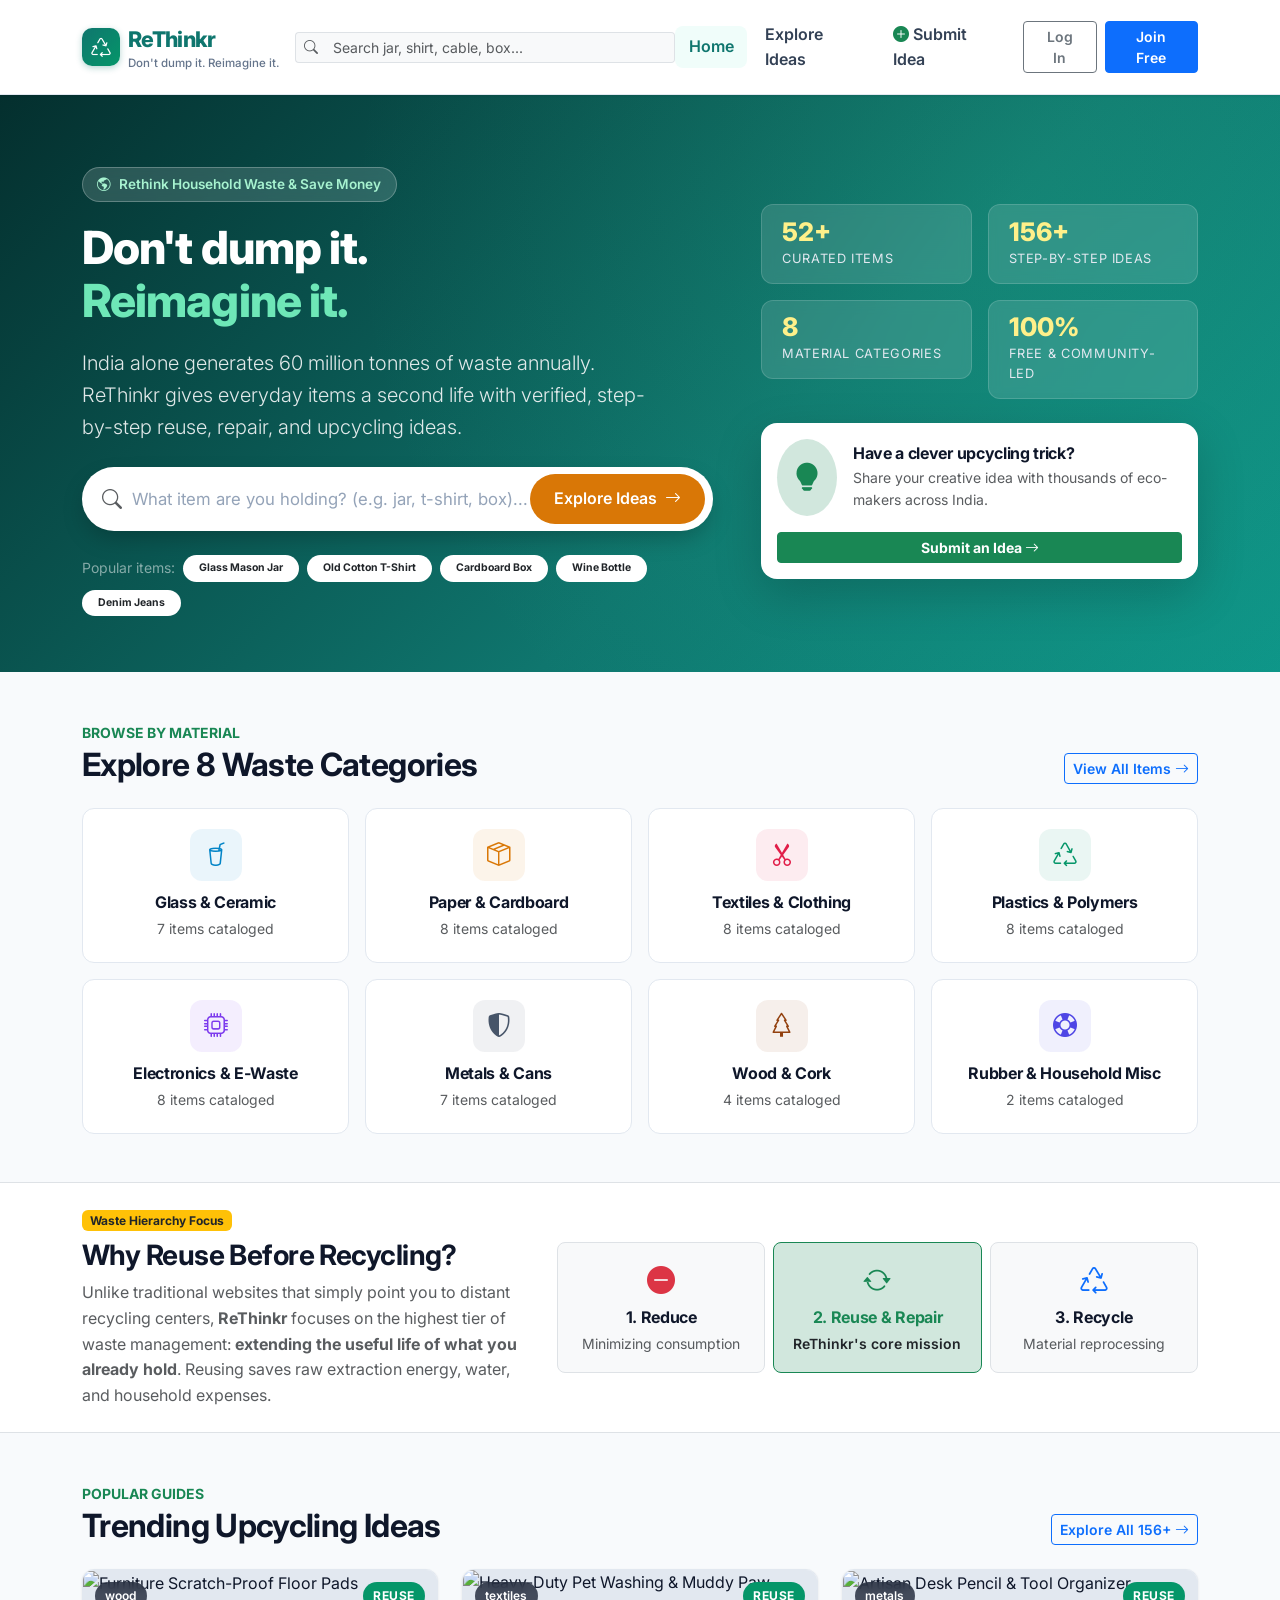
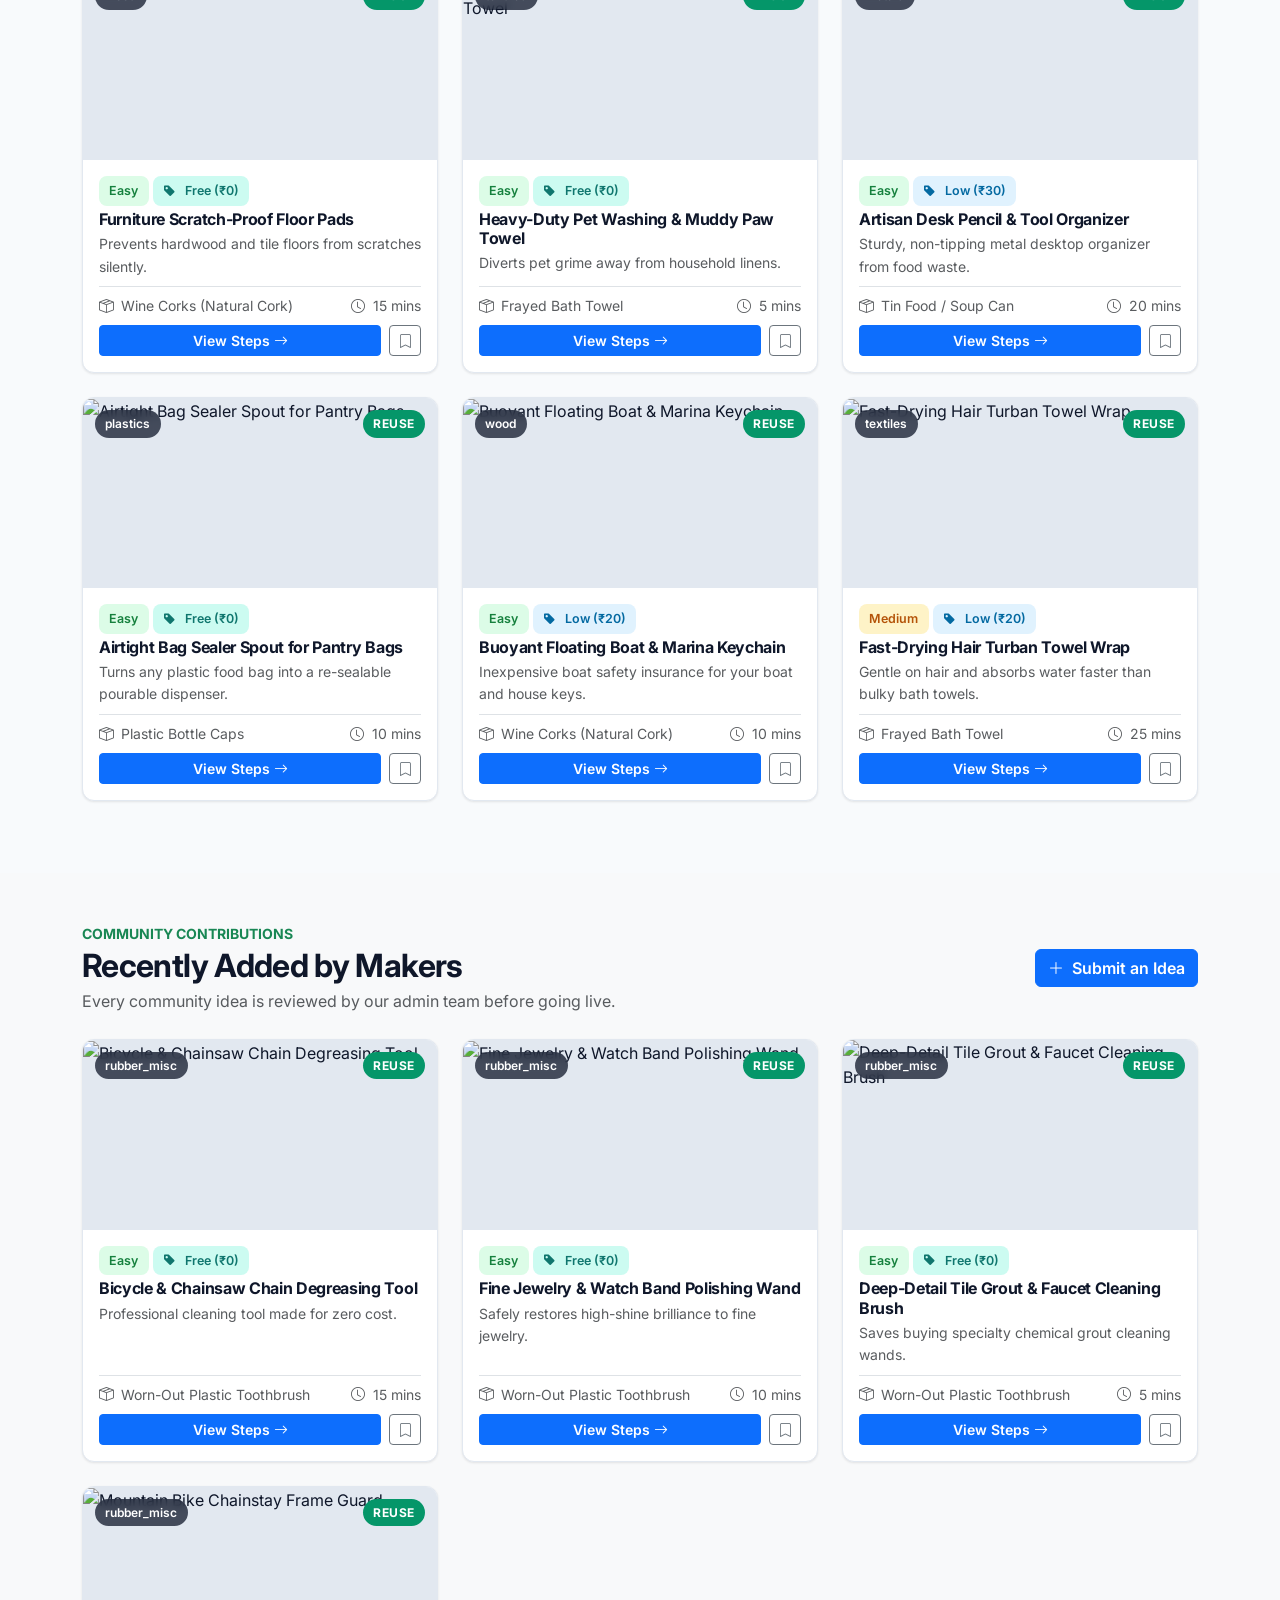
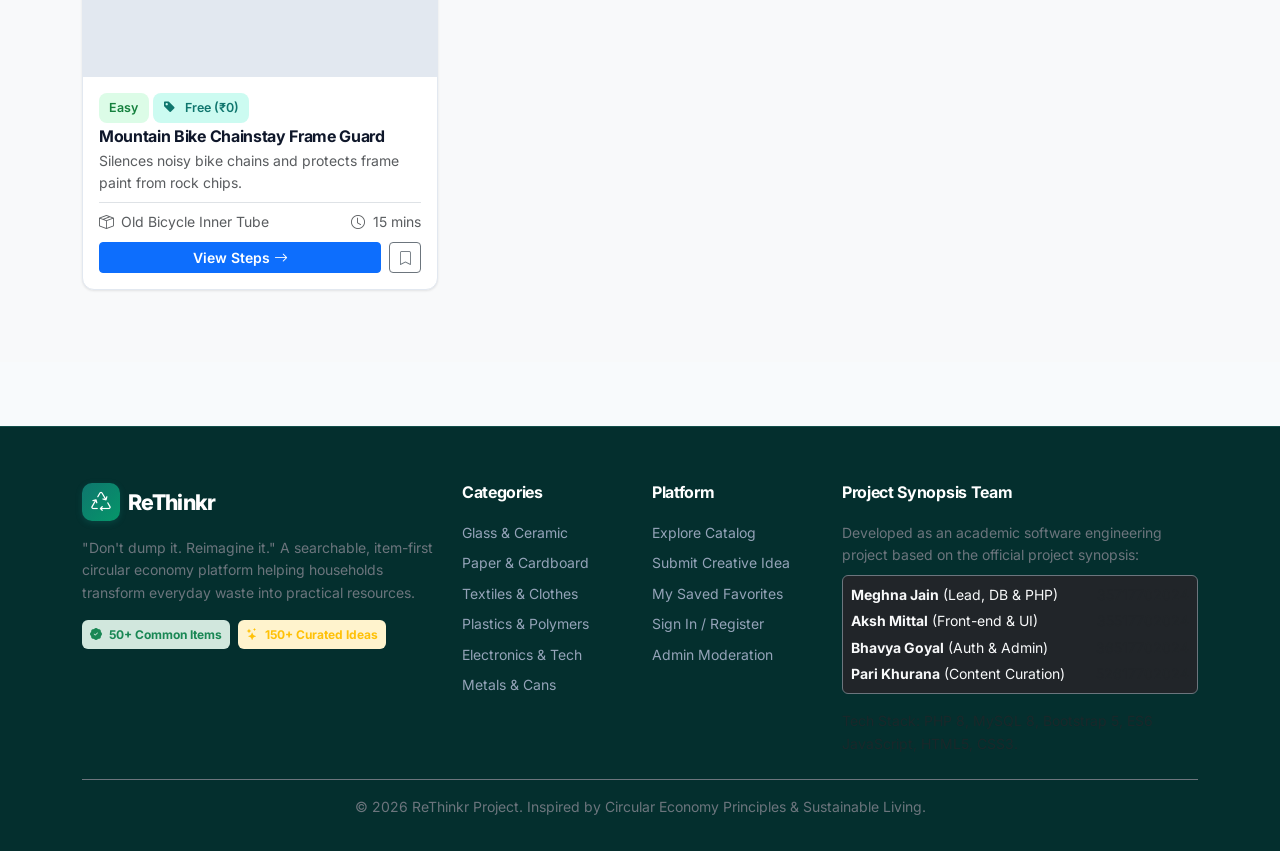
==== index.html @ eb517bd3 "Initial commit: ReThinkr circular economy platform based on synopsis" ====
<!DOCTYPE html>
<html lang="en">
<head>
  <meta charset="UTF-8">
  <meta name="viewport" content="width=device-width, initial-scale=1.0">
  <title>ReThinkr - Don't dump it. Reimagine it.</title>
  <!-- Bootstrap 5 CSS -->
  <link href="https://cdn.jsdelivr.net/npm/bootstrap@5.3.2/dist/css/bootstrap.min.css" rel="stylesheet">
  <!-- Bootstrap Icons -->
  <link href="https://cdn.jsdelivr.net/npm/bootstrap-icons@1.11.3/font/bootstrap-icons.min.css" rel="stylesheet">
  <!-- Google Fonts: Inter -->
  <link rel="preconnect" href="https://fonts.googleapis.com">
  <link rel="preconnect" href="https://fonts.gstatic.com" crossorigin>
  <link href="https://fonts.googleapis.com/css2?family=Inter:wght@400;500;600;700;800&display=swap" rel="stylesheet">
  <!-- Custom Stylesheet -->
  <link rel="stylesheet" href="assets/css/style.css">
</head>
<body>

  <!-- Navigation Bar -->
  <nav class="navbar navbar-expand-lg navbar-rethinkr">
    <div class="container">
      <a class="navbar-brand d-flex align-items-center gap-2 text-decoration-none" href="index.html">
        <div class="brand-badge"><i class="bi bi-recycle"></i></div>
        <div>
          <span class="brand-title">ReThinkr</span>
          <span class="brand-tagline">Don't dump it. Reimagine it.</span>
        </div>
      </a>

      <button class="navbar-toggler" type="button" data-bs-toggle="collapse" data-bs-target="#navbarMain">
        <span class="navbar-toggler-icon"></span>
      </button>

      <div class="collapse navbar-collapse" id="navbarMain">
        <!-- Center Autocomplete Search Bar -->
        <div class="mx-auto my-2 my-lg-0 position-relative" style="max-width: 380px; width: 100%;">
          <div class="input-group input-group-sm">
            <span class="input-group-text bg-light border-end-0 text-muted"><i class="bi bi-search"></i></span>
            <input type="text" id="global-search-input" class="form-control bg-light border-start-0" placeholder="Search jar, shirt, cable, box..." autocomplete="off">
          </div>
          <div id="global-search-dropdown" class="autocomplete-dropdown"></div>
        </div>

        <ul class="navbar-nav ms-auto align-items-lg-center gap-1">
          <li class="nav-item">
            <a class="nav-link active" href="index.html">Home</a>
          </li>
          <li class="nav-item">
            <a class="nav-link " href="search.html">Explore Ideas</a>
          </li>
          <li class="nav-item">
            <a class="nav-link " href="submit.html">
              <i class="bi bi-plus-circle-fill text-success me-1"></i>Submit Idea
            </a>
          </li>
          <li class="nav-item ms-lg-2 mt-2 mt-lg-0" id="nav-user-area">
            <!-- Populated dynamically by app.js -->
            <a href="login.html" class="btn btn-outline-secondary btn-sm px-3 fw-semibold">Log In</a>
          </li>
        </ul>
      </div>
    </div>
  </nav>
  <main>

  <!-- Hero Section -->
  <section class="hero-section text-center text-lg-start">
    <div class="container position-relative">
      <div class="row align-items-center g-5">
        <div class="col-lg-7">
          <div class="hero-badge">
            <i class="bi bi-globe-americas"></i> Rethink Household Waste & Save Money
          </div>
          <h1 class="hero-title">
            Don't dump it.<br>
            <span style="color: #6ee7b7;">Reimagine it.</span>
          </h1>
          <p class="lead text-light mb-4" style="max-width: 580px; opacity: 0.9;">
            India alone generates 60 million tonnes of waste annually. ReThinkr gives everyday items a second life with verified, step-by-step reuse, repair, and upcycling ideas.
          </p>

          <!-- Search Box in Hero -->
          <form action="search.html" method="GET" class="hero-search-box mb-4 mx-auto mx-lg-0">
            <i class="bi bi-search text-muted fs-5 me-2"></i>
            <input type="text" name="q" placeholder="What item are you holding? (e.g. jar, t-shirt, box)..." required>
            <button type="submit" class="hero-search-btn">
              Explore Ideas <i class="bi bi-arrow-right ms-1"></i>
            </button>
          </form>

          <!-- Quick Suggestion Pills -->
          <div class="d-flex flex-wrap gap-2 justify-content-center justify-content-lg-start align-items-center small">
            <span class="text-white-50">Popular items:</span>
            <a href="search.html?q=mason+jar" class="badge bg-white text-dark text-decoration-none px-3 py-2 rounded-pill">Glass Mason Jar</a>
            <a href="search.html?q=t-shirt" class="badge bg-white text-dark text-decoration-none px-3 py-2 rounded-pill">Old Cotton T-Shirt</a>
            <a href="search.html?q=cardboard+box" class="badge bg-white text-dark text-decoration-none px-3 py-2 rounded-pill">Cardboard Box</a>
            <a href="search.html?q=wine+bottle" class="badge bg-white text-dark text-decoration-none px-3 py-2 rounded-pill">Wine Bottle</a>
            <a href="search.html?q=jeans" class="badge bg-white text-dark text-decoration-none px-3 py-2 rounded-pill">Denim Jeans</a>
          </div>
        </div>

        <div class="col-lg-5">
          <div class="row g-3">
            <div class="col-6">
              <div class="hero-stat-pill">
                <div class="num" id="stat-total-items">52+</div>
                <div class="label">Curated Items</div>
              </div>
            </div>
            <div class="col-6">
              <div class="hero-stat-pill">
                <div class="num" id="stat-total-ideas">156+</div>
                <div class="label">Step-by-Step Ideas</div>
              </div>
            </div>
            <div class="col-6">
              <div class="hero-stat-pill">
                <div class="num">8</div>
                <div class="label">Material Categories</div>
              </div>
            </div>
            <div class="col-6">
              <div class="hero-stat-pill">
                <div class="num">100%</div>
                <div class="label">Free & Community-Led</div>
              </div>
            </div>
            <div class="col-12">
              <div class="card bg-white text-dark p-3 rounded-4 shadow-lg border-0 mt-2">
                <div class="d-flex align-items-center gap-3">
                  <div class="bg-success-subtle p-3 rounded-circle text-success fs-3">
                    <i class="bi bi-lightbulb-fill"></i>
                  </div>
                  <div>
                    <h6 class="fw-bold mb-1">Have a clever upcycling trick?</h6>
                    <p class="text-muted small mb-0">Share your creative idea with thousands of eco-makers across India.</p>
                  </div>
                </div>
                <a href="submit.html" class="btn btn-success btn-sm mt-3 fw-bold">Submit an Idea <i class="bi bi-arrow-right"></i></a>
              </div>
            </div>
          </div>
        </div>
      </div>
    </div>
  </section>

  <!-- Categories Grid Section -->
  <section class="py-5">
    <div class="container">
      <div class="d-flex justify-content-between align-items-end mb-4">
        <div>
          <span class="text-uppercase text-success fw-bold small">Browse by Material</span>
          <h2 class="fw-bold mb-0">Explore 8 Waste Categories</h2>
        </div>
        <a href="search.html" class="btn btn-outline-primary btn-sm fw-semibold">View All Items <i class="bi bi-arrow-right"></i></a>
      </div>
      <div class="row g-3" id="home-category-grid">
        <!-- Filled dynamically by app.js -->
      </div>
    </div>
  </section>

  <!-- Waste Hierarchy Banner -->
  <section class="py-4 bg-white border-top border-bottom">
    <div class="container">
      <div class="row align-items-center g-4">
        <div class="col-md-5">
          <span class="badge bg-warning text-dark mb-2 fw-bold">Waste Hierarchy Focus</span>
          <h3 class="fw-bold mb-2">Why Reuse Before Recycling?</h3>
          <p class="text-muted mb-0">
            Unlike traditional websites that simply point you to distant recycling centers, <b>ReThinkr</b> focuses on the highest tier of waste management: <b>extending the useful life of what you already hold</b>. Reusing saves raw extraction energy, water, and household expenses.
          </p>
        </div>
        <div class="col-md-7">
          <div class="row g-2 text-center">
            <div class="col-4">
              <div class="p-3 border rounded-3 bg-light">
                <i class="bi bi-dash-circle-fill text-danger fs-3 mb-1 d-block"></i>
                <h6 class="fw-bold mb-1">1. Reduce</h6>
                <small class="text-muted">Minimizing consumption</small>
              </div>
            </div>
            <div class="col-4">
              <div class="p-3 border rounded-3 bg-success-subtle border-success">
                <i class="bi bi-arrow-repeat text-success fs-3 mb-1 d-block"></i>
                <h6 class="fw-bold mb-1 text-success">2. Reuse & Repair</h6>
                <small class="text-dark fw-semibold">ReThinkr's core mission</small>
              </div>
            </div>
            <div class="col-4">
              <div class="p-3 border rounded-3 bg-light">
                <i class="bi bi-recycle text-primary fs-3 mb-1 d-block"></i>
                <h6 class="fw-bold mb-1">3. Recycle</h6>
                <small class="text-muted">Material reprocessing</small>
              </div>
            </div>
          </div>
        </div>
      </div>
    </div>
  </section>

  <!-- Trending Ideas Section -->
  <section class="py-5">
    <div class="container">
      <div class="d-flex justify-content-between align-items-end mb-4">
        <div>
          <span class="text-uppercase text-success fw-bold small">Popular Guides</span>
          <h2 class="fw-bold mb-0">Trending Upcycling Ideas</h2>
        </div>
        <a href="search.html?sort=popular" class="btn btn-outline-primary btn-sm fw-semibold">Explore All 156+ <i class="bi bi-arrow-right"></i></a>
      </div>
      <div class="row" id="home-trending-grid">
        <!-- Filled dynamically by app.js -->
      </div>
    </div>
  </section>

  <!-- Community Showcase Section -->
  <section class="py-5 bg-light">
    <div class="container">
      <div class="row align-items-center mb-4">
        <div class="col-md-8">
          <span class="text-uppercase text-success fw-bold small">Community Contributions</span>
          <h2 class="fw-bold mb-1">Recently Added by Makers</h2>
          <p class="text-muted mb-0">Every community idea is reviewed by our admin team before going live.</p>
        </div>
        <div class="col-md-4 text-md-end mt-3 mt-md-0">
          <a href="submit.html" class="btn btn-primary fw-semibold"><i class="bi bi-plus-lg me-1"></i> Submit an Idea</a>
        </div>
      </div>
      <div class="row" id="home-community-grid">
        <!-- Filled dynamically by app.js -->
      </div>
    </div>
  </section>

  </main>

  <!-- Footer -->
  <footer class="footer-rethinkr">
    <div class="container">
      <div class="row g-4 mb-4">
        <div class="col-lg-4">
          <div class="d-flex align-items-center gap-2 mb-3">
            <div class="brand-badge"><i class="bi bi-recycle"></i></div>
            <span class="brand-title text-white">ReThinkr</span>
          </div>
          <p class="text-secondary small mb-3">
            "Don't dump it. Reimagine it." A searchable, item-first circular economy platform helping households transform everyday waste into practical resources.
          </p>
          <div class="d-flex gap-2">
            <span class="badge bg-success-subtle text-success p-2"><i class="bi bi-patch-check-fill me-1"></i> 50+ Common Items</span>
            <span class="badge bg-warning-subtle text-warning p-2"><i class="bi bi-stars me-1"></i> 150+ Curated Ideas</span>
          </div>
        </div>

        <div class="col-6 col-md-3 col-lg-2">
          <h6>Categories</h6>
          <ul class="list-unstyled small">
            <li class="mb-2"><a href="search.html?category=glass">Glass & Ceramic</a></li>
            <li class="mb-2"><a href="search.html?category=paper">Paper & Cardboard</a></li>
            <li class="mb-2"><a href="search.html?category=textiles">Textiles & Clothes</a></li>
            <li class="mb-2"><a href="search.html?category=plastics">Plastics & Polymers</a></li>
            <li class="mb-2"><a href="search.html?category=electronics">Electronics & Tech</a></li>
            <li class="mb-2"><a href="search.html?category=metals">Metals & Cans</a></li>
          </ul>
        </div>

        <div class="col-6 col-md-3 col-lg-2">
          <h6>Platform</h6>
          <ul class="list-unstyled small">
            <li class="mb-2"><a href="search.html">Explore Catalog</a></li>
            <li class="mb-2"><a href="submit.html">Submit Creative Idea</a></li>
            <li class="mb-2"><a href="profile.html">My Saved Favorites</a></li>
            <li class="mb-2"><a href="login.html">Sign In / Register</a></li>
            <li class="mb-2"><a href="admin.html">Admin Moderation</a></li>
          </ul>
        </div>

        <div class="col-lg-4">
          <h6>Project Synopsis Team</h6>
          <p class="text-secondary small mb-2">Developed as an academic software engineering project based on the official project synopsis:</p>
          <div class="card bg-dark border-secondary p-2 small text-light mb-3">
            <div class="d-flex justify-content-between mb-1">
              <span><b>Meghna Jain</b> (Lead, DB & PHP)</span>
              <span class="text-muted">35717702024</span>
            </div>
            <div class="d-flex justify-content-between mb-1">
              <span><b>Aksh Mittal</b> (Front-end & UI)</span>
              <span class="text-muted">35517702024</span>
            </div>
            <div class="d-flex justify-content-between mb-1">
              <span><b>Bhavya Goyal</b> (Auth & Admin)</span>
              <span class="text-muted">36517702024</span>
            </div>
            <div class="d-flex justify-content-between">
              <span><b>Pari Khurana</b> (Content Curation)</span>
              <span class="text-muted">52617702024</span>
            </div>
          </div>
          <div class="small text-muted">
            Tech Stack: PHP 8, MySQL 8, Bootstrap 5, ES6 JavaScript, HTML5, CSS3.
          </div>
        </div>
      </div>

      <div class="border-top border-secondary pt-3 text-center small text-secondary">
        &copy; 2026 ReThinkr Project. Inspired by Circular Economy Principles & Sustainable Living.
      </div>
    </div>
  </footer>

  <!-- Bootstrap 5 JS Bundle -->
  <script src="https://cdn.jsdelivr.net/npm/bootstrap@5.3.2/dist/js/bootstrap.bundle.min.js"></script>
  <!-- Application Core Script -->
  <script src="data/items_data.js"></script>
  <script src="assets/js/app.js"></script>
</body>
</html>
---- assets/css/style.css ----
/* ReThinkr - Don't dump it. Reimagine it.
   Official Design System & Stylesheet */

:root {
  --primary-color: #0f766e;        /* Deep Teal */
  --primary-hover: #115e59;
  --secondary-color: #059669;      /* Emerald Green */
  --secondary-hover: #047857;
  --accent-color: #d97706;         /* Warm Amber */
  --accent-soft: #fef3c7;
  --bg-main: #f8fafc;              /* Soft Cool Gray */
  --bg-surface: #ffffff;
  --text-main: #0f172a;            /* Slate 900 */
  --text-muted: #64748b;           /* Slate 500 */
  --border-color: #e2e8f0;
  --border-focus: #0f766e;
  --shadow-sm: 0 1px 3px rgba(0,0,0,0.06), 0 1px 2px rgba(0,0,0,0.04);
  --shadow-md: 0 4px 6px -1px rgba(0,0,0,0.08), 0 2px 4px -1px rgba(0,0,0,0.04);
  --shadow-lg: 0 10px 15px -3px rgba(0,0,0,0.08), 0 4px 6px -2px rgba(0,0,0,0.03);
  --radius-sm: 8px;
  --radius-md: 12px;
  --radius-lg: 16px;
  --radius-pill: 9999px;
  --font-family: 'Inter', system-ui, -apple-system, BlinkMacSystemFont, 'Segoe UI', Roboto, sans-serif;
}

body {
  font-family: var(--font-family);
  background-color: var(--bg-main);
  color: var(--text-main);
  line-height: 1.6;
  min-height: 100vh;
  display: flex;
  flex-direction: column;
}

main {
  flex: 1;
}

/* Typography Enhancements */
h1, h2, h3, h4, h5, h6 {
  color: var(--text-main);
  font-weight: 700;
  letter-spacing: -0.02em;
}

/* Navbar */
.navbar-rethinkr {
  background-color: #ffffff;
  border-bottom: 1px solid var(--border-color);
  padding: 0.85rem 0;
  box-shadow: var(--shadow-sm);
  position: sticky;
  top: 0;
  z-index: 1030;
}

.brand-badge {
  background: linear-gradient(135deg, var(--primary-color), var(--secondary-color));
  color: white;
  width: 38px;
  height: 38px;
  border-radius: 10px;
  display: inline-flex;
  align-items: center;
  justify-content: center;
  font-size: 1.25rem;
  box-shadow: 0 2px 6px rgba(15, 118, 110, 0.3);
}

.brand-title {
  font-size: 1.35rem;
  font-weight: 800;
  color: var(--primary-color);
  letter-spacing: -0.03em;
}

.brand-tagline {
  font-size: 0.72rem;
  color: var(--text-muted);
  font-weight: 500;
  display: block;
  margin-top: -3px;
}

.nav-link {
  font-weight: 600;
  color: #334155 !important;
  padding: 0.5rem 0.85rem !important;
  border-radius: var(--radius-sm);
  transition: all 0.2s ease;
}

.nav-link:hover, .nav-link.active {
  color: var(--primary-color) !important;
  background-color: #f0fdfa;
}

/* Hero Section */
.hero-section {
  background: linear-gradient(135deg, #042f2e 0%, #0f766e 60%, #0d9488 100%);
  color: #ffffff;
  padding: 4.5rem 0 3.5rem;
  position: relative;
  overflow: hidden;
}

.hero-section::before {
  content: "";
  position: absolute;
  top: 0;
  left: 0;
  right: 0;
  bottom: 0;
  background: radial-gradient(circle at 80% 20%, rgba(52, 211, 153, 0.15) 0%, transparent 60%);
  pointer-events: none;
}

.hero-badge {
  background: rgba(255, 255, 255, 0.15);
  backdrop-filter: blur(8px);
  border: 1px solid rgba(255, 255, 255, 0.25);
  color: #a7f3d0;
  padding: 0.35rem 0.9rem;
  border-radius: var(--radius-pill);
  font-size: 0.85rem;
  font-weight: 600;
  display: inline-flex;
  align-items: center;
  gap: 0.5rem;
  margin-bottom: 1.25rem;
}

.hero-title {
  font-size: 2.85rem;
  font-weight: 800;
  color: #ffffff;
  line-height: 1.15;
  margin-bottom: 1.25rem;
}

.hero-search-box {
  background: #ffffff;
  border-radius: var(--radius-pill);
  padding: 0.45rem 0.5rem 0.45rem 1.25rem;
  box-shadow: 0 10px 25px -5px rgba(0, 0, 0, 0.25);
  display: flex;
  align-items: center;
  max-width: 680px;
}

.hero-search-box input {
  border: none;
  outline: none;
  box-shadow: none;
  font-size: 1.05rem;
  color: var(--text-main);
  background: transparent;
  flex: 1;
}

.hero-search-box input::placeholder {
  color: #94a3b8;
}

.hero-search-btn {
  background: var(--accent-color);
  color: white;
  border: none;
  border-radius: var(--radius-pill);
  padding: 0.75rem 1.5rem;
  font-weight: 600;
  transition: all 0.2s;
}

.hero-search-btn:hover {
  background: #b45309;
  color: white;
  transform: scale(1.02);
}

/* Stat Cards in Hero */
.hero-stat-pill {
  background: rgba(255, 255, 255, 0.12);
  border: 1px solid rgba(255, 255, 255, 0.15);
  border-radius: var(--radius-md);
  padding: 0.85rem 1.25rem;
  color: white;
  backdrop-filter: blur(6px);
}

.hero-stat-pill .num {
  font-size: 1.6rem;
  font-weight: 800;
  color: #fef08a;
  line-height: 1;
}

.hero-stat-pill .label {
  font-size: 0.8rem;
  color: #e2e8f0;
  margin-top: 0.25rem;
  text-transform: uppercase;
  letter-spacing: 0.05em;
}

/* Cards */
.rethinkr-card {
  background: var(--bg-surface);
  border: 1px solid var(--border-color);
  border-radius: var(--radius-md);
  box-shadow: var(--shadow-sm);
  transition: transform 0.2s ease, box-shadow 0.2s ease, border-color 0.2s ease;
  overflow: hidden;
  height: 100%;
  display: flex;
  flex-direction: column;
}

.rethinkr-card:hover {
  transform: translateY(-4px);
  box-shadow: var(--shadow-md);
  border-color: #cbd5e1;
}

.card-img-wrap {
  position: relative;
  height: 190px;
  background-color: #e2e8f0;
  overflow: hidden;
}

.card-img-wrap img {
  width: 100%;
  height: 100%;
  object-fit: cover;
  transition: transform 0.3s ease;
}

.rethinkr-card:hover .card-img-wrap img {
  transform: scale(1.04);
}

.card-category-badge {
  position: absolute;
  top: 12px;
  left: 12px;
  background: rgba(15, 23, 42, 0.75);
  backdrop-filter: blur(4px);
  color: #ffffff;
  padding: 0.25rem 0.65rem;
  border-radius: var(--radius-pill);
  font-size: 0.75rem;
  font-weight: 600;
}

.card-type-badge {
  position: absolute;
  top: 12px;
  right: 12px;
  padding: 0.25rem 0.65rem;
  border-radius: var(--radius-pill);
  font-size: 0.75rem;
  font-weight: 700;
  text-transform: uppercase;
  letter-spacing: 0.04em;
}

.badge-reuse {
  background-color: #059669;
  color: #ffffff;
}

.badge-repair {
  background-color: #4f46e5;
  color: #ffffff;
}

.badge-recycle {
  background-color: #d97706;
  color: #ffffff;
}

/* Category Grid Tiles */
.category-tile {
  background: #ffffff;
  border: 1px solid var(--border-color);
  border-radius: var(--radius-md);
  padding: 1.25rem 1rem;
  text-align: center;
  transition: all 0.2s ease;
  cursor: pointer;
  text-decoration: none;
  display: block;
  color: inherit;
}

.category-tile:hover {
  border-color: var(--primary-color);
  background-color: #f0fdfa;
  transform: translateY(-3px);
  box-shadow: var(--shadow-sm);
  color: var(--primary-color);
}

.category-icon-box {
  width: 52px;
  height: 52px;
  margin: 0 auto 0.75rem;
  border-radius: 12px;
  display: flex;
  align-items: center;
  justify-content: center;
  font-size: 1.5rem;
}

/* Badges for Meta */
.badge-meta {
  display: inline-flex;
  align-items: center;
  gap: 0.35rem;
  padding: 0.3rem 0.65rem;
  border-radius: var(--radius-sm);
  font-size: 0.78rem;
  font-weight: 600;
}

.badge-diff-easy {
  background-color: #dcfce7;
  color: #15803d;
}

.badge-diff-medium {
  background-color: #fef3c7;
  color: #b45309;
}

.badge-diff-advanced {
  background-color: #f3e8ff;
  color: #7e22ce;
}

.badge-cost-free {
  background-color: #ccfbf1;
  color: #0f766e;
}

.badge-cost-low {
  background-color: #e0f2fe;
  color: #0369a1;
}

.badge-cost-medium {
  background-color: #ffedd5;
  color: #c2410c;
}

/* Step Timeline */
.step-item {
  position: relative;
  padding-left: 2.75rem;
  margin-bottom: 1.75rem;
}

.step-item:last-child {
  margin-bottom: 0;
}

.step-item::before {
  content: "";
  position: absolute;
  left: 1.15rem;
  top: 2rem;
  bottom: -1rem;
  width: 2px;
  background-color: #e2e8f0;
}

.step-item:last-child::before {
  display: none;
}

.step-num {
  position: absolute;
  left: 0;
  top: 0;
  width: 2.35rem;
  height: 2.35rem;
  border-radius: 50%;
  background: var(--primary-color);
  color: white;
  display: flex;
  align-items: center;
  justify-content: center;
  font-weight: 700;
  font-size: 1rem;
  box-shadow: 0 2px 5px rgba(15, 118, 110, 0.35);
}

/* Interactive Materials Checklist */
.material-check-item {
  display: flex;
  align-items: center;
  gap: 0.75rem;
  padding: 0.65rem 0.85rem;
  background: #f8fafc;
  border: 1px solid var(--border-color);
  border-radius: var(--radius-sm);
  margin-bottom: 0.5rem;
  cursor: pointer;
  transition: all 0.15s ease;
  user-select: none;
}

.material-check-item:hover {
  background: #f1f5f9;
}

.material-check-item.checked {
  background: #ecfdf5;
  border-color: #a7f3d0;
  text-decoration: line-through;
  color: #065f46;
}

/* Filter Sidebar */
.filter-card {
  background: #ffffff;
  border: 1px solid var(--border-color);
  border-radius: var(--radius-md);
  padding: 1.25rem;
  box-shadow: var(--shadow-sm);
}

.filter-heading {
  font-size: 0.82rem;
  font-weight: 700;
  text-transform: uppercase;
  letter-spacing: 0.05em;
  color: var(--text-muted);
  margin-bottom: 0.75rem;
}

.pill-filter-group {
  display: flex;
  flex-wrap: wrap;
  gap: 0.4rem;
}

.pill-filter-btn {
  border: 1px solid var(--border-color);
  background: #ffffff;
  color: #475569;
  border-radius: var(--radius-pill);
  padding: 0.35rem 0.85rem;
  font-size: 0.82rem;
  font-weight: 600;
  cursor: pointer;
  transition: all 0.15s ease;
}

.pill-filter-btn:hover {
  background: #f1f5f9;
  border-color: #cbd5e1;
}

.pill-filter-btn.active {
  background: var(--primary-color);
  border-color: var(--primary-color);
  color: #ffffff;
}

/* Admin Dashboard Elements */
.stat-widget {
  background: #ffffff;
  border: 1px solid var(--border-color);
  border-radius: var(--radius-md);
  padding: 1.5rem;
  box-shadow: var(--shadow-sm);
  display: flex;
  align-items: center;
  gap: 1.25rem;
}

.stat-widget-icon {
  width: 56px;
  height: 56px;
  border-radius: 14px;
  display: flex;
  align-items: center;
  justify-content: center;
  font-size: 1.75rem;
}

/* Footer */
.footer-rethinkr {
  background-color: #042f2e;
  color: #cbd5e1;
  padding: 3.5rem 0 2rem;
  margin-top: 4rem;
  border-top: 1px solid #134e4a;
}

.footer-rethinkr h6 {
  color: #ffffff;
  font-weight: 700;
  margin-bottom: 1.25rem;
}

.footer-rethinkr a {
  color: #94a3b8;
  text-decoration: none;
  transition: color 0.2s;
}

.footer-rethinkr a:hover {
  color: #34d399;
}

/* Search Autocomplete Dropdown */
.autocomplete-dropdown {
  position: absolute;
  top: 100%;
  left: 0;
  right: 0;
  background: white;
  border: 1px solid var(--border-color);
  border-radius: var(--radius-md);
  box-shadow: var(--shadow-lg);
  margin-top: 6px;
  max-height: 320px;
  overflow-y: auto;
  z-index: 1050;
  display: none;
}

.autocomplete-item {
  padding: 0.75rem 1.25rem;
  display: flex;
  align-items: center;
  gap: 0.75rem;
  cursor: pointer;
  border-bottom: 1px solid #f1f5f9;
  color: var(--text-main);
  text-decoration: none;
}

.autocomplete-item:hover {
  background: #f0fdfa;
  color: var(--primary-color);
}
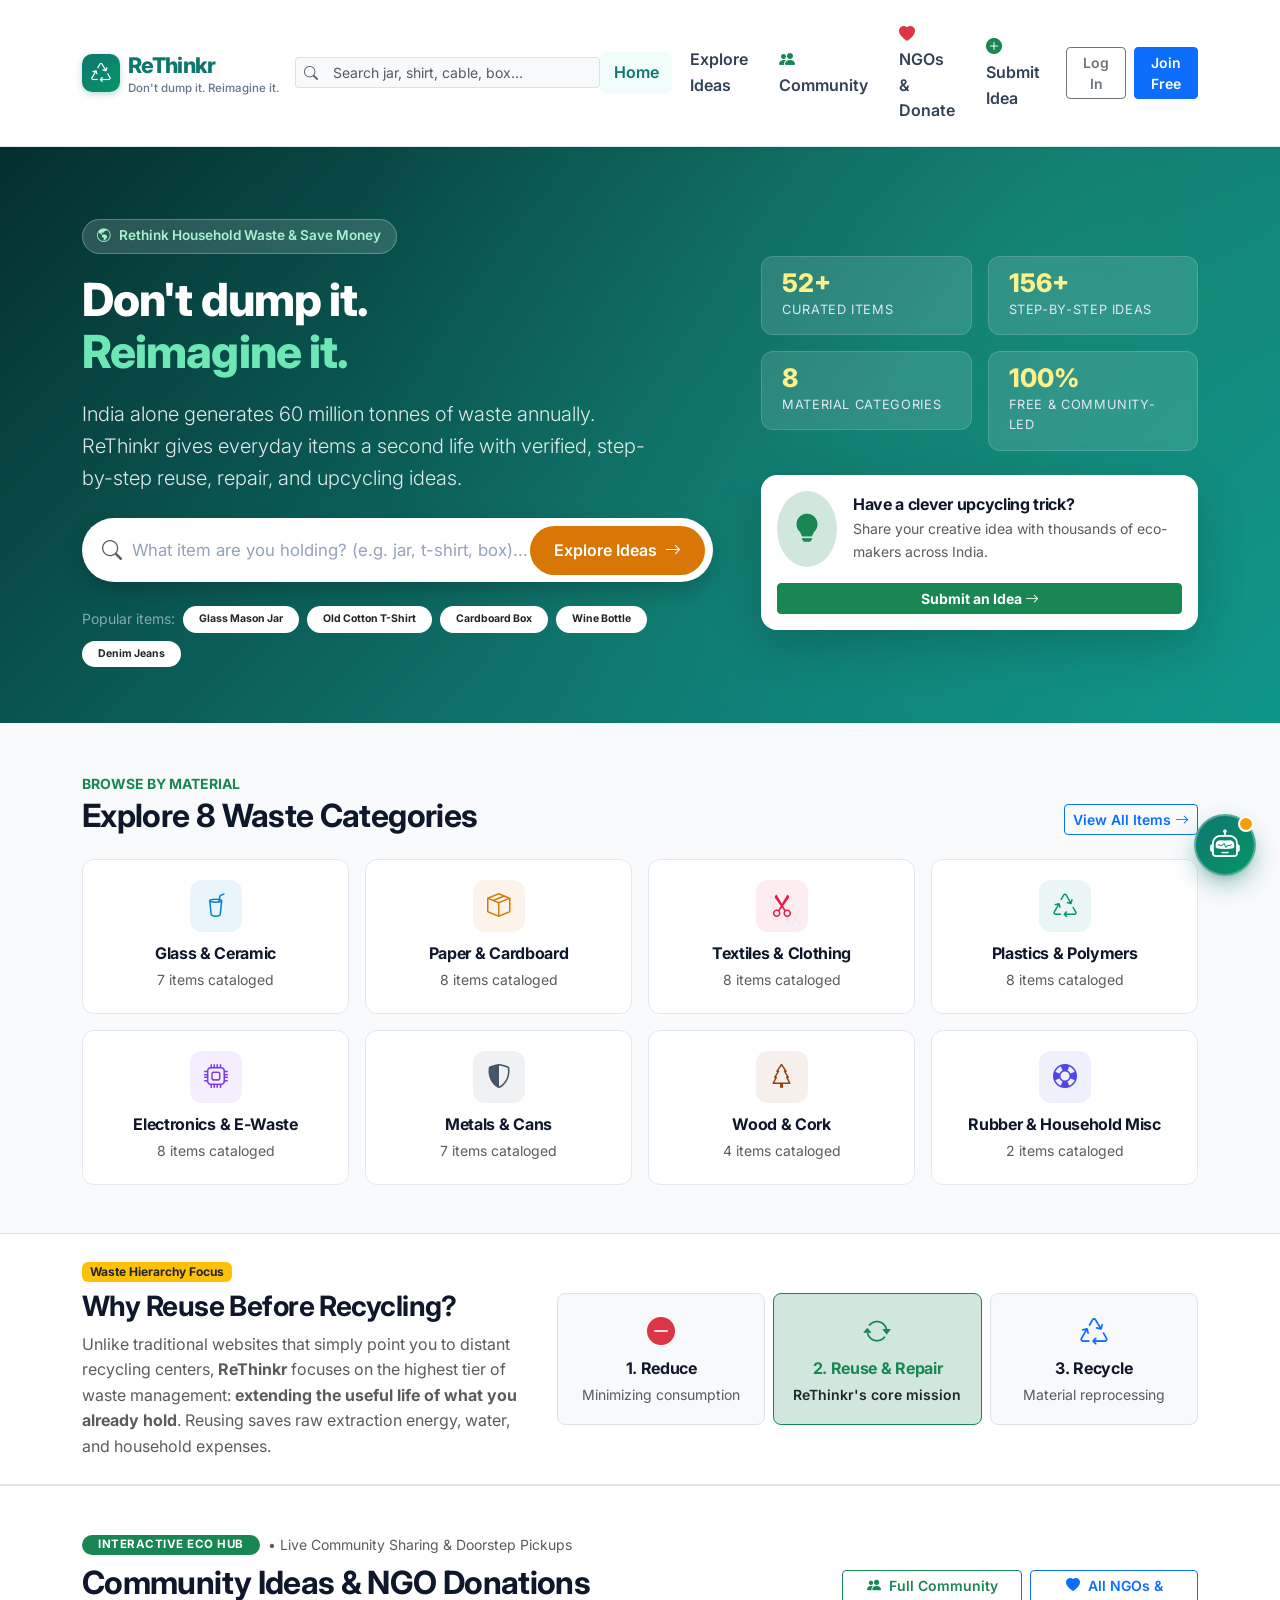
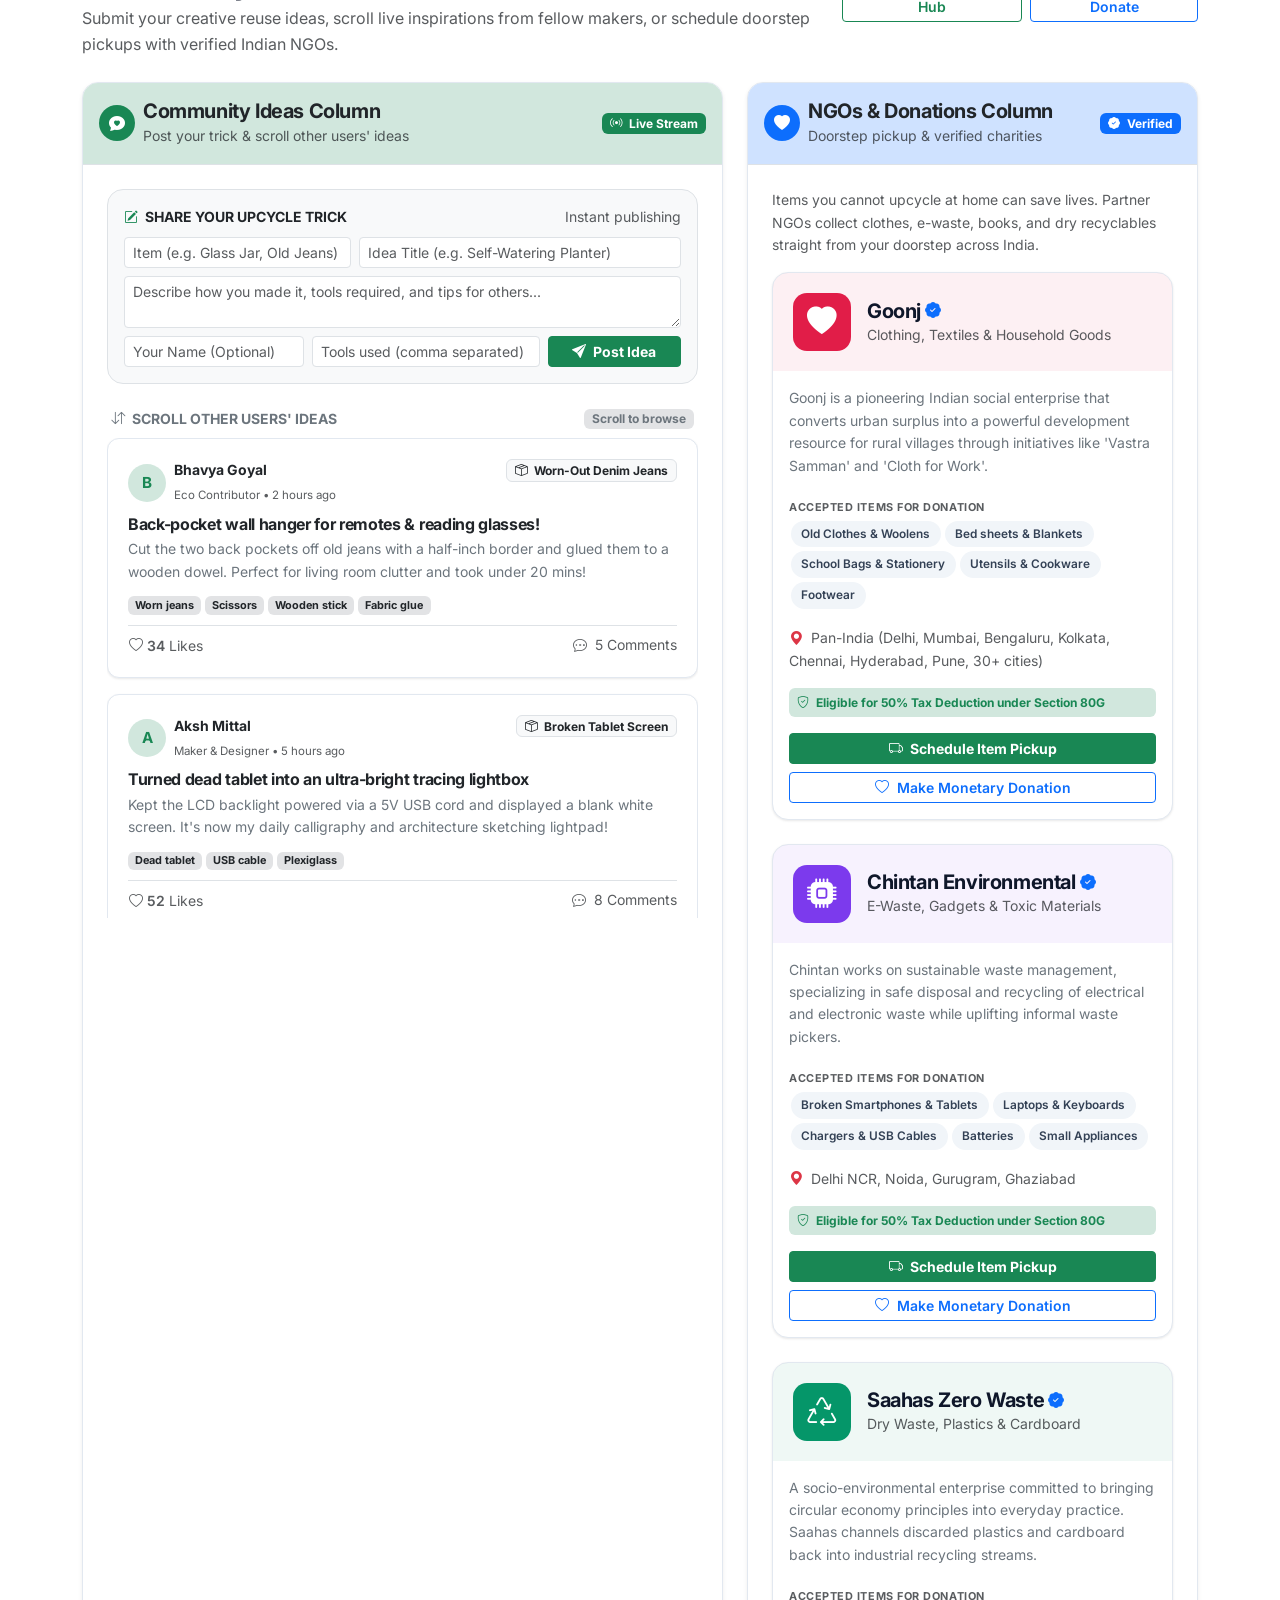
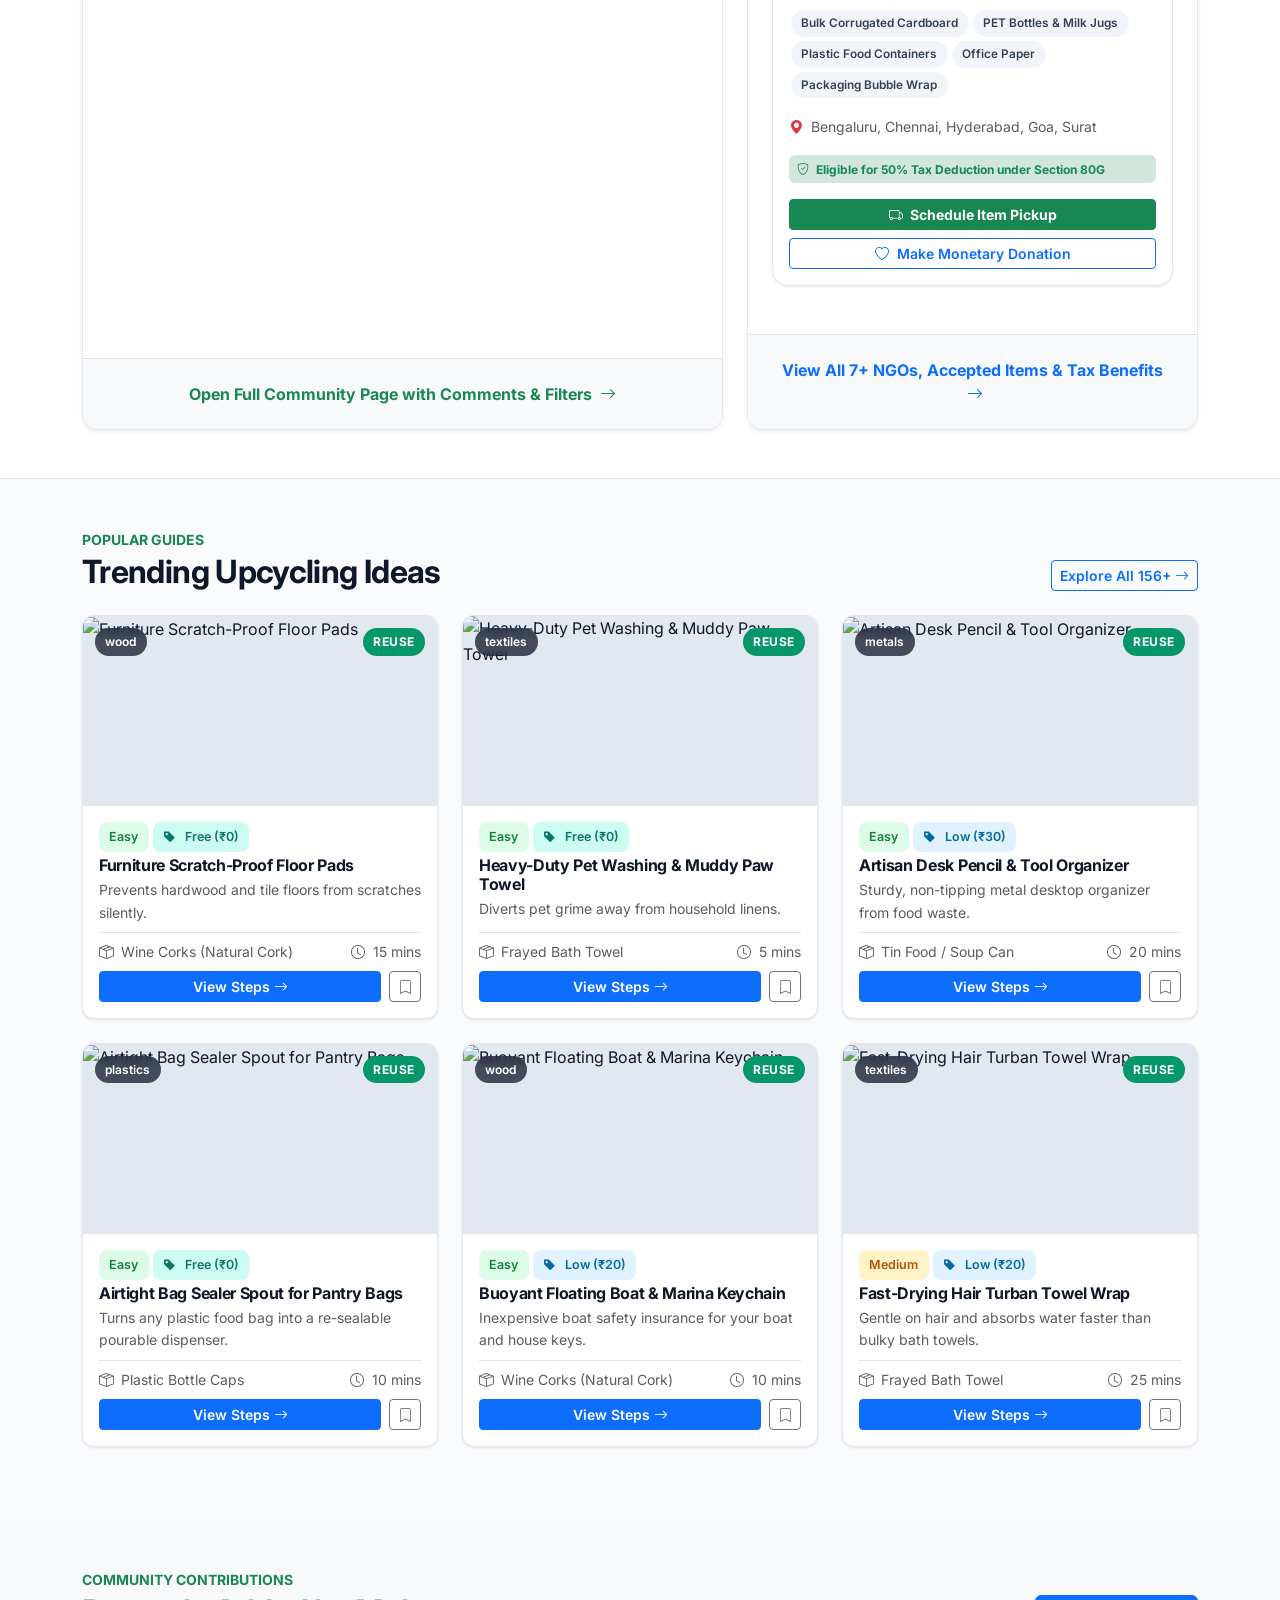
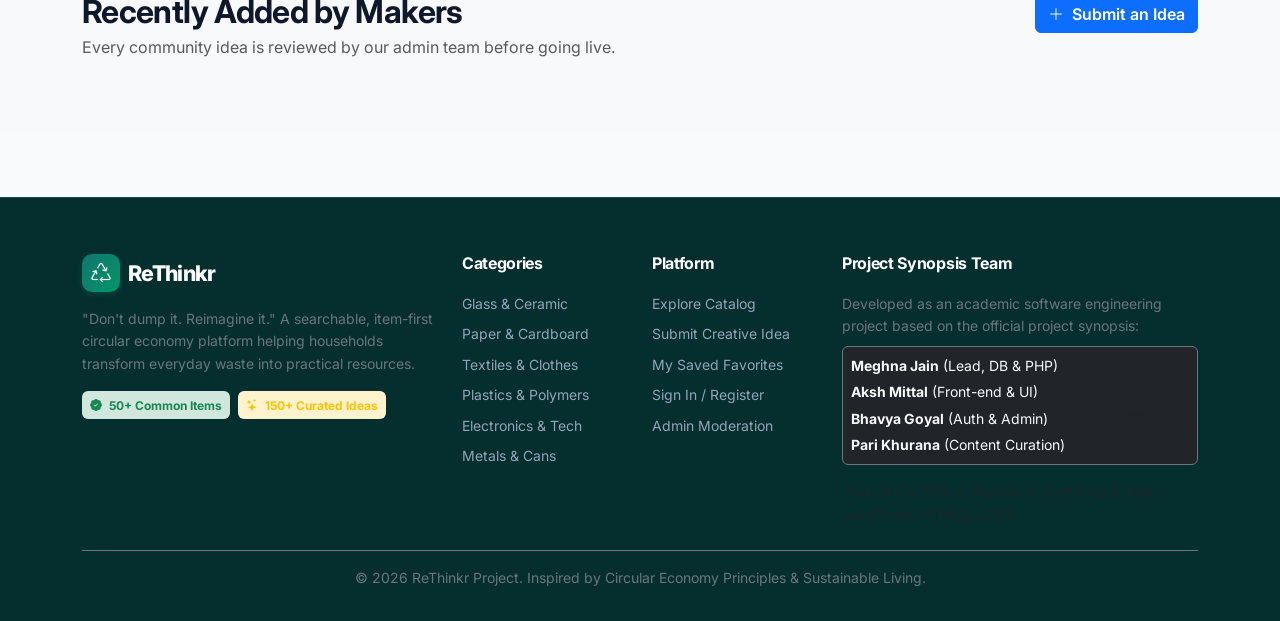
==== commit 76a00d9d: "Add AI Chatbot, Community Ideas column, and NGOs & Donations module" ====
--- a/index.html
+++ b/index.html
@@ -47,10 +47,16 @@
             <a class="nav-link active" href="index.html">Home</a>
           </li>
           <li class="nav-item">
-            <a class="nav-link " href="search.html">Explore Ideas</a>
+            <a class="nav-link" href="search.html">Explore Ideas</a>
           </li>
           <li class="nav-item">
-            <a class="nav-link " href="submit.html">
+            <a class="nav-link" href="community.html"><i class="bi bi-people-fill text-success me-1"></i>Community</a>
+          </li>
+          <li class="nav-item">
+            <a class="nav-link" href="ngo.html"><i class="bi bi-heart-fill text-danger me-1"></i>NGOs & Donate</a>
+          </li>
+          <li class="nav-item">
+            <a class="nav-link" href="submit.html">
               <i class="bi bi-plus-circle-fill text-success me-1"></i>Submit Idea
             </a>
           </li>
@@ -202,6 +208,147 @@
     </div>
   </section>
 
+  
+  <!-- Community Ideas & NGO Donations 2-Column Showcase Section -->
+  <section class="py-5 bg-white border-top border-bottom" id="community-ngo-showcase">
+    <div class="container">
+      <div class="row align-items-center mb-4">
+        <div class="col-lg-8">
+          <div class="d-flex align-items-center gap-2 mb-2">
+            <span class="badge bg-success text-white px-3 py-1 rounded-pill fw-bold text-uppercase" style="font-size: 0.72rem; letter-spacing: 0.5px;">Interactive Eco Hub</span>
+            <span class="text-muted small">&#8226; Live Community Sharing & Doorstep Pickups</span>
+          </div>
+          <h2 class="fw-bold mb-1">Community Ideas & NGO Donations</h2>
+          <p class="text-muted mb-0">
+            Submit your creative reuse ideas, scroll live inspirations from fellow makers, or schedule doorstep pickups with verified Indian NGOs.
+          </p>
+        </div>
+        <div class="col-lg-4 text-lg-end mt-3 mt-lg-0">
+          <div class="d-inline-flex gap-2">
+            <a href="community.html" class="btn btn-outline-success btn-sm fw-semibold">
+              <i class="bi bi-people-fill me-1"></i> Full Community Hub
+            </a>
+            <a href="ngo.html" class="btn btn-outline-primary btn-sm fw-semibold">
+              <i class="bi bi-heart-fill me-1"></i> All NGOs & Donate
+            </a>
+          </div>
+        </div>
+      </div>
+
+      <div class="row g-4">
+        <!-- COLUMN 1: Community Ideas Feed (Submit Own Ideas + Scroll Other Users Ideas) -->
+        <div class="col-lg-7">
+          <div class="card border-0 shadow-sm rounded-4 h-100 overflow-hidden" style="border: 1px solid #e2e8f0 !important;">
+            <div class="card-header bg-success-subtle border-bottom p-3 d-flex justify-content-between align-items-center">
+              <div class="d-flex align-items-center gap-2">
+                <div class="bg-success text-white p-2 rounded-circle d-flex align-items-center justify-content-center" style="width: 36px; height: 36px;">
+                  <i class="bi bi-chat-heart-fill fs-6"></i>
+                </div>
+                <div>
+                  <h5 class="fw-bold mb-0 text-dark">Community Ideas Column</h5>
+                  <small class="text-muted">Post your trick & scroll other users' ideas</small>
+                </div>
+              </div>
+              <span class="badge bg-success text-white px-2 py-1"><i class="bi bi-broadcast me-1"></i> Live Stream</span>
+            </div>
+
+            <div class="card-body p-3 p-md-4">
+              <!-- Quick Submit Form Inside Column -->
+              <div class="p-3 bg-light rounded-4 mb-4 border">
+                <div class="d-flex align-items-center justify-content-between mb-2">
+                  <span class="fw-bold text-dark small text-uppercase">
+                    <i class="bi bi-pencil-square text-success me-1"></i> Share Your Upcycle Trick
+                  </span>
+                  <small class="text-muted">Instant publishing</small>
+                </div>
+                <form id="home-community-quick-form">
+                  <div class="row g-2 mb-2">
+                    <div class="col-md-5">
+                      <input type="text" name="item" class="form-control form-control-sm" placeholder="Item (e.g. Glass Jar, Old Jeans)" required>
+                    </div>
+                    <div class="col-md-7">
+                      <input type="text" name="title" class="form-control form-control-sm" placeholder="Idea Title (e.g. Self-Watering Planter)" required>
+                    </div>
+                  </div>
+                  <div class="mb-2">
+                    <textarea name="content" class="form-control form-control-sm" rows="2" placeholder="Describe how you made it, tools required, and tips for others..." required></textarea>
+                  </div>
+                  <div class="row g-2 align-items-center">
+                    <div class="col-md-4">
+                      <input type="text" name="author" class="form-control form-control-sm" placeholder="Your Name (Optional)">
+                    </div>
+                    <div class="col-md-5">
+                      <input type="text" name="tools" class="form-control form-control-sm" placeholder="Tools used (comma separated)">
+                    </div>
+                    <div class="col-md-3 text-end">
+                      <button type="submit" class="btn btn-success btn-sm w-100 fw-bold">
+                        <i class="bi bi-send-fill me-1"></i> Post Idea
+                      </button>
+                    </div>
+                  </div>
+                </form>
+              </div>
+
+              <!-- Scrollable Feed Header -->
+              <div class="d-flex justify-content-between align-items-center mb-2 px-1">
+                <span class="fw-bold text-secondary small text-uppercase">
+                  <i class="bi bi-arrow-down-up me-1"></i> Scroll Other Users' Ideas
+                </span>
+                <span class="badge bg-secondary-subtle text-secondary small">Scroll to browse</span>
+              </div>
+
+              <!-- Scrollable Feed of Other Users' Ideas -->
+              <div id="home-community-scroll-feed" class="community-scroll-container" style="max-height: 480px; overflow-y: auto;">
+                <!-- Populated dynamically by ReThinkr.renderHomeCommunityColumn() -->
+              </div>
+            </div>
+
+            <div class="card-footer bg-light border-top p-3 text-center">
+              <a href="community.html" class="btn btn-link text-success fw-bold text-decoration-none small">
+                Open Full Community Page with Comments & Filters <i class="bi bi-arrow-right ms-1"></i>
+              </a>
+            </div>
+          </div>
+        </div>
+
+        <!-- COLUMN 2: NGOs & Donations (View NGOs, Schedule Doorstep Pickup & Donate) -->
+        <div class="col-lg-5">
+          <div class="card border-0 shadow-sm rounded-4 h-100 overflow-hidden" style="border: 1px solid #e2e8f0 !important;">
+            <div class="card-header bg-primary-subtle border-bottom p-3 d-flex justify-content-between align-items-center">
+              <div class="d-flex align-items-center gap-2">
+                <div class="bg-primary text-white p-2 rounded-circle d-flex align-items-center justify-content-center" style="width: 36px; height: 36px;">
+                  <i class="bi bi-heart-fill fs-6"></i>
+                </div>
+                <div>
+                  <h5 class="fw-bold mb-0 text-dark">NGOs & Donations Column</h5>
+                  <small class="text-muted">Doorstep pickup & verified charities</small>
+                </div>
+              </div>
+              <span class="badge bg-primary text-white px-2 py-1"><i class="bi bi-patch-check-fill me-1"></i> Verified</span>
+            </div>
+
+            <div class="card-body p-3 p-md-4">
+              <p class="text-muted small mb-3">
+                Items you cannot upcycle at home can save lives. Partner NGOs collect clothes, e-waste, books, and dry recyclables straight from your doorstep across India.
+              </p>
+
+              <!-- NGO Cards Grid inside Column -->
+              <div id="home-ngo-directory-grid">
+                <!-- Populated dynamically by ReThinkr.renderHomeNGOColumn() with 3 verified NGOs -->
+              </div>
+            </div>
+
+            <div class="card-footer bg-light border-top p-3 text-center">
+              <a href="ngo.html" class="btn btn-link text-primary fw-bold text-decoration-none small">
+                View All 7+ NGOs, Accepted Items & Tax Benefits <i class="bi bi-arrow-right ms-1"></i>
+              </a>
+            </div>
+          </div>
+        </div>
+      </div>
+    </div>
+  </section>
+
   <!-- Trending Ideas Section -->
   <section class="py-5">
     <div class="container">
@@ -317,6 +464,7 @@
   <script src="https://cdn.jsdelivr.net/npm/bootstrap@5.3.2/dist/js/bootstrap.bundle.min.js"></script>
   <!-- Application Core Script -->
   <script src="data/items_data.js"></script>
+  <script src="data/ngo_data.js"></script>
   <script src="assets/js/app.js"></script>
 </body>
 </html>
--- a/assets/css/style.css
+++ b/assets/css/style.css
@@ -550,3 +550,278 @@
   background: #f0fdfa;
   color: var(--primary-color);
 }
+
+/* ============================================================
+   AI ECO-CHATBOT WIDGET
+   ============================================================ */
+.chatbot-fab {
+  position: fixed;
+  bottom: 24px;
+  right: 24px;
+  width: 62px;
+  height: 62px;
+  border-radius: 50%;
+  background: linear-gradient(135deg, #0f766e 0%, #059669 100%);
+  color: white;
+  display: flex;
+  align-items: center;
+  justify-content: center;
+  font-size: 1.85rem;
+  box-shadow: 0 10px 25px -3px rgba(15, 118, 110, 0.45), 0 4px 6px -2px rgba(0, 0, 0, 0.1);
+  cursor: pointer;
+  z-index: 1080;
+  transition: all 0.25s cubic-bezier(0.175, 0.885, 0.32, 1.275);
+  border: 2px solid rgba(255, 255, 255, 0.3);
+}
+
+.chatbot-fab:hover {
+  transform: scale(1.08) translateY(-2px);
+  box-shadow: 0 14px 28px rgba(15, 118, 110, 0.5);
+  color: #a7f3d0;
+}
+
+.chatbot-fab-badge {
+  position: absolute;
+  top: 0;
+  right: 0;
+  width: 16px;
+  height: 16px;
+  background-color: #f59e0b;
+  border: 2px solid white;
+  border-radius: 50%;
+}
+
+.chatbot-window {
+  position: fixed;
+  bottom: 96px;
+  right: 24px;
+  width: 390px;
+  max-width: calc(100vw - 32px);
+  height: 570px;
+  max-height: calc(100vh - 120px);
+  background: #ffffff;
+  border-radius: 20px;
+  box-shadow: 0 20px 40px -5px rgba(15, 23, 42, 0.22), 0 0 0 1px rgba(15, 23, 42, 0.08);
+  display: flex;
+  flex-direction: column;
+  overflow: hidden;
+  z-index: 1080;
+  transition: all 0.25s ease;
+  transform-origin: bottom right;
+}
+
+.chatbot-window.hidden {
+  opacity: 0;
+  transform: scale(0.85) translateY(20px);
+  pointer-events: none;
+}
+
+.chatbot-header {
+  background: linear-gradient(135deg, #042f2e 0%, #0f766e 100%);
+  color: white;
+  padding: 1rem 1.25rem;
+  display: flex;
+  align-items: center;
+  justify-content: space-between;
+  border-bottom: 1px solid rgba(255, 255, 255, 0.1);
+}
+
+.chatbot-body {
+  flex: 1;
+  padding: 1rem;
+  overflow-y: auto;
+  background-color: #f8fafc;
+  display: flex;
+  flex-direction: column;
+  gap: 0.85rem;
+}
+
+.chat-bubble {
+  max-width: 82%;
+  padding: 0.75rem 1rem;
+  border-radius: 16px;
+  font-size: 0.88rem;
+  line-height: 1.45;
+  word-break: break-word;
+}
+
+.chat-bubble-bot {
+  background: #ffffff;
+  color: var(--text-main);
+  border: 1px solid var(--border-color);
+  border-bottom-left-radius: 4px;
+  box-shadow: 0 1px 2px rgba(0,0,0,0.04);
+}
+
+.chat-bubble-user {
+  background: var(--primary-color);
+  color: #ffffff;
+  align-self: flex-end;
+  border-bottom-right-radius: 4px;
+}
+
+.chat-quick-chips {
+  padding: 0.5rem 0.85rem;
+  background: #ffffff;
+  border-top: 1px solid var(--border-color);
+  display: flex;
+  gap: 0.4rem;
+  overflow-x: auto;
+  white-space: nowrap;
+}
+
+.chat-quick-chip {
+  background: #f1f5f9;
+  border: 1px solid #e2e8f0;
+  border-radius: var(--radius-pill);
+  padding: 0.3rem 0.75rem;
+  font-size: 0.76rem;
+  font-weight: 600;
+  color: #334155;
+  cursor: pointer;
+  transition: all 0.15s;
+}
+
+.chat-quick-chip:hover {
+  background: #e0f2fe;
+  color: #0369a1;
+  border-color: #bae6fd;
+}
+
+.chatbot-footer {
+  padding: 0.75rem 1rem;
+  background: #ffffff;
+  border-top: 1px solid var(--border-color);
+}
+
+.typing-dot {
+  display: inline-block;
+  width: 6px;
+  height: 6px;
+  border-radius: 50%;
+  background: #94a3b8;
+  margin-right: 3px;
+  animation: typingBounce 1.2s infinite ease-in-out;
+}
+.typing-dot:nth-child(2) { animation-delay: 0.2s; }
+.typing-dot:nth-child(3) { animation-delay: 0.4s; }
+
+@keyframes typingBounce {
+  0%, 80%, 100% { transform: translateY(0); }
+  40% { transform: translateY(-6px); }
+}
+
+/* ============================================================
+   COMMUNITY FEED & SCROLL COLUMN
+   ============================================================ */
+.community-feed-box {
+  max-height: 720px;
+  overflow-y: auto;
+  padding-right: 6px;
+}
+
+.community-feed-box::-webkit-scrollbar {
+  width: 6px;
+}
+.community-feed-box::-webkit-scrollbar-thumb {
+  background: #cbd5e1;
+  border-radius: 4px;
+}
+
+.community-post {
+  background: #ffffff;
+  border: 1px solid var(--border-color);
+  border-radius: var(--radius-md);
+  padding: 1.25rem;
+  margin-bottom: 1rem;
+  box-shadow: var(--shadow-sm);
+  transition: all 0.2s ease;
+}
+
+.community-post:hover {
+  border-color: #cbd5e1;
+  box-shadow: var(--shadow-md);
+}
+
+.community-submit-card {
+  background: linear-gradient(180deg, #ffffff 0%, #f0fdfa 100%);
+  border: 2px dashed #0f766e;
+  border-radius: var(--radius-lg);
+  padding: 1.5rem;
+}
+
+/* ============================================================
+   NGO & DONATIONS MODULE
+   ============================================================ */
+.ngo-card {
+  background: #ffffff;
+  border: 1px solid var(--border-color);
+  border-radius: var(--radius-lg);
+  box-shadow: var(--shadow-sm);
+  transition: all 0.2s ease;
+  overflow: hidden;
+  height: 100%;
+  display: flex;
+  flex-direction: column;
+}
+
+.ngo-card:hover {
+  transform: translateY(-4px);
+  box-shadow: var(--shadow-md);
+  border-color: #059669;
+}
+
+.ngo-header-banner {
+  padding: 1.25rem;
+  display: flex;
+  align-items: center;
+  gap: 1rem;
+}
+
+.ngo-logo-box {
+  width: 58px;
+  height: 58px;
+  border-radius: 14px;
+  display: flex;
+  align-items: center;
+  justify-content: center;
+  font-size: 1.85rem;
+  flex-shrink: 0;
+}
+
+.ngo-tag {
+  background: #f1f5f9;
+  color: #334155;
+  border-radius: var(--radius-pill);
+  padding: 0.25rem 0.65rem;
+  font-size: 0.74rem;
+  font-weight: 600;
+  display: inline-block;
+  margin: 2px;
+}
+
+.donation-pill-amount {
+  border: 2px solid var(--border-color);
+  background: #ffffff;
+  border-radius: 12px;
+  padding: 0.75rem 1.25rem;
+  font-weight: 700;
+  font-size: 1.15rem;
+  color: #0f172a;
+  cursor: pointer;
+  transition: all 0.15s;
+}
+
+.donation-pill-amount:hover, .donation-pill-amount.active {
+  border-color: var(--secondary-color);
+  background: #ecfdf5;
+  color: #065f46;
+}
+
+.donor-receipt-frame {
+  border: 3px double #059669;
+  background: #ffffff;
+  padding: 2rem;
+  border-radius: 12px;
+  position: relative;
+}
